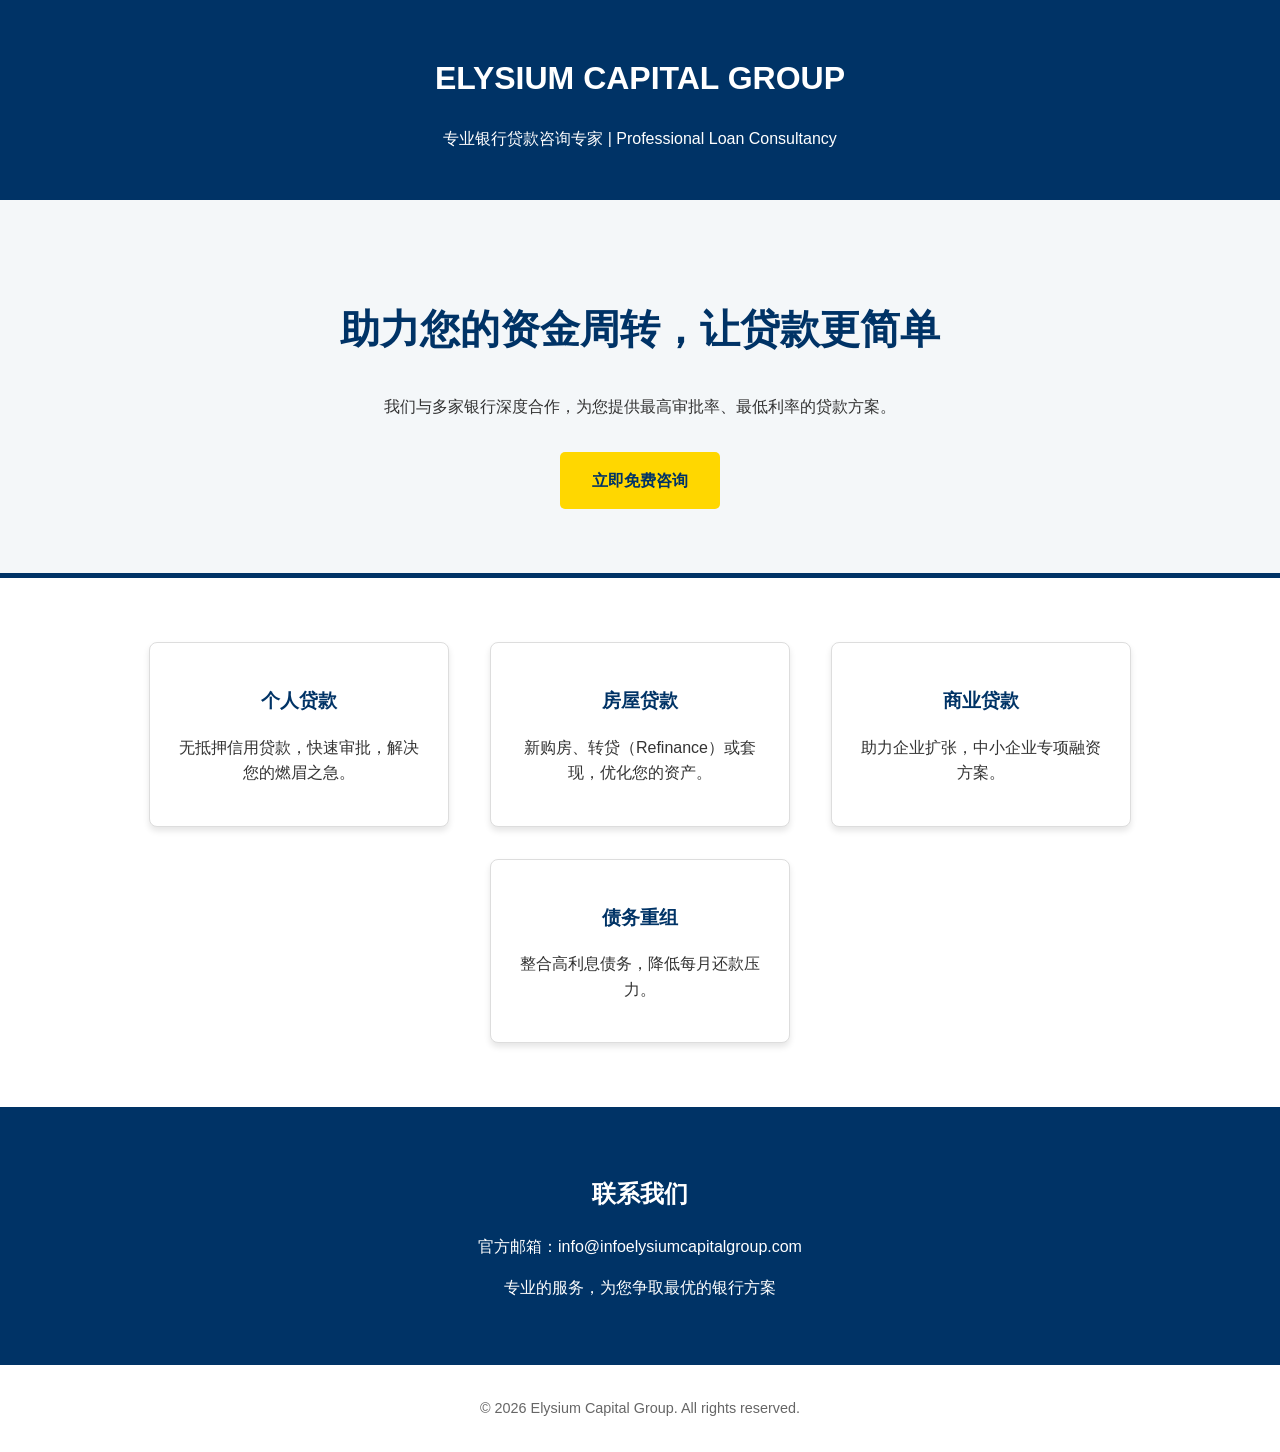
==== index.html @ 60540db9 "Create index.html" ====
<!DOCTYPE html>
<html lang="zh-CN">
<head>
    <meta charset="UTF-8">
    <meta name="viewport" content="width=device-width, initial-scale=1.0">
    <title>Elysium Capital Group | 专业银行贷款咨询服务</title>
    <style>
        body { font-family: 'Segoe UI', Tahoma, Geneva, Verdana, sans-serif; margin: 0; line-height: 1.6; color: #333; }
        header { background: #003366; color: white; padding: 2rem 10%; text-align: center; }
        .hero { background: #f4f7f9; padding: 4rem 10%; text-align: center; border-bottom: 5px solid #003366; }
        .hero h1 { font-size: 2.5rem; color: #003366; }
        .services { display: flex; justify-content: space-around; flex-wrap: wrap; padding: 3rem 10%; }
        .card { background: white; border: 1px solid #ddd; border-radius: 8px; padding: 1.5rem; margin: 1rem; width: 250px; box-shadow: 0 4px 6px rgba(0,0,0,0.1); text-align: center; }
        .card h3 { color: #003366; }
        .contact { background: #003366; color: white; padding: 3rem 10%; text-align: center; }
        .btn { background: #ffd700; color: #003366; padding: 1rem 2rem; text-decoration: none; font-weight: bold; border-radius: 5px; display: inline-block; margin-top: 1rem; }
        footer { text-align: center; padding: 2rem; font-size: 0.9rem; color: #666; }
    </style>
</head>
<body>
    <header>
        <h1>ELYSIUM CAPITAL GROUP</h1>
        <p>专业银行贷款咨询专家 | Professional Loan Consultancy</p>
    </header>

    <section class="hero">
        <h1>助力您的资金周转，让贷款更简单</h1>
        <p>我们与多家银行深度合作，为您提供最高审批率、最低利率的贷款方案。</p>
        <a href="mailto:info@infoelysiumcapitalgroup.com" class="btn">立即免费咨询</a>
    </section>

    <section class="services">
        <div class="card">
            <h3>个人贷款</h3>
            <p>无抵押信用贷款，快速审批，解决您的燃眉之急。</p>
        </div>
        <div class="card">
            <h3>房屋贷款</h3>
            <p>新购房、转贷（Refinance）或套现，优化您的资产。</p>
        </div>
        <div class="card">
            <h3>商业贷款</h3>
            <p>助力企业扩张，中小企业专项融资方案。</p>
        </div>
        <div class="card">
            <h3>债务重组</h3>
            <p>整合高利息债务，降低每月还款压力。</p>
        </div>
    </section>

    <section class="contact">
        <h2>联系我们</h2>
        <p>官方邮箱：info@infoelysiumcapitalgroup.com</p>
        <p>专业的服务，为您争取最优的银行方案</p>
    </section>

    <footer>
        &copy; 2026 Elysium Capital Group. All rights reserved.
    </footer>
</body>
</html>
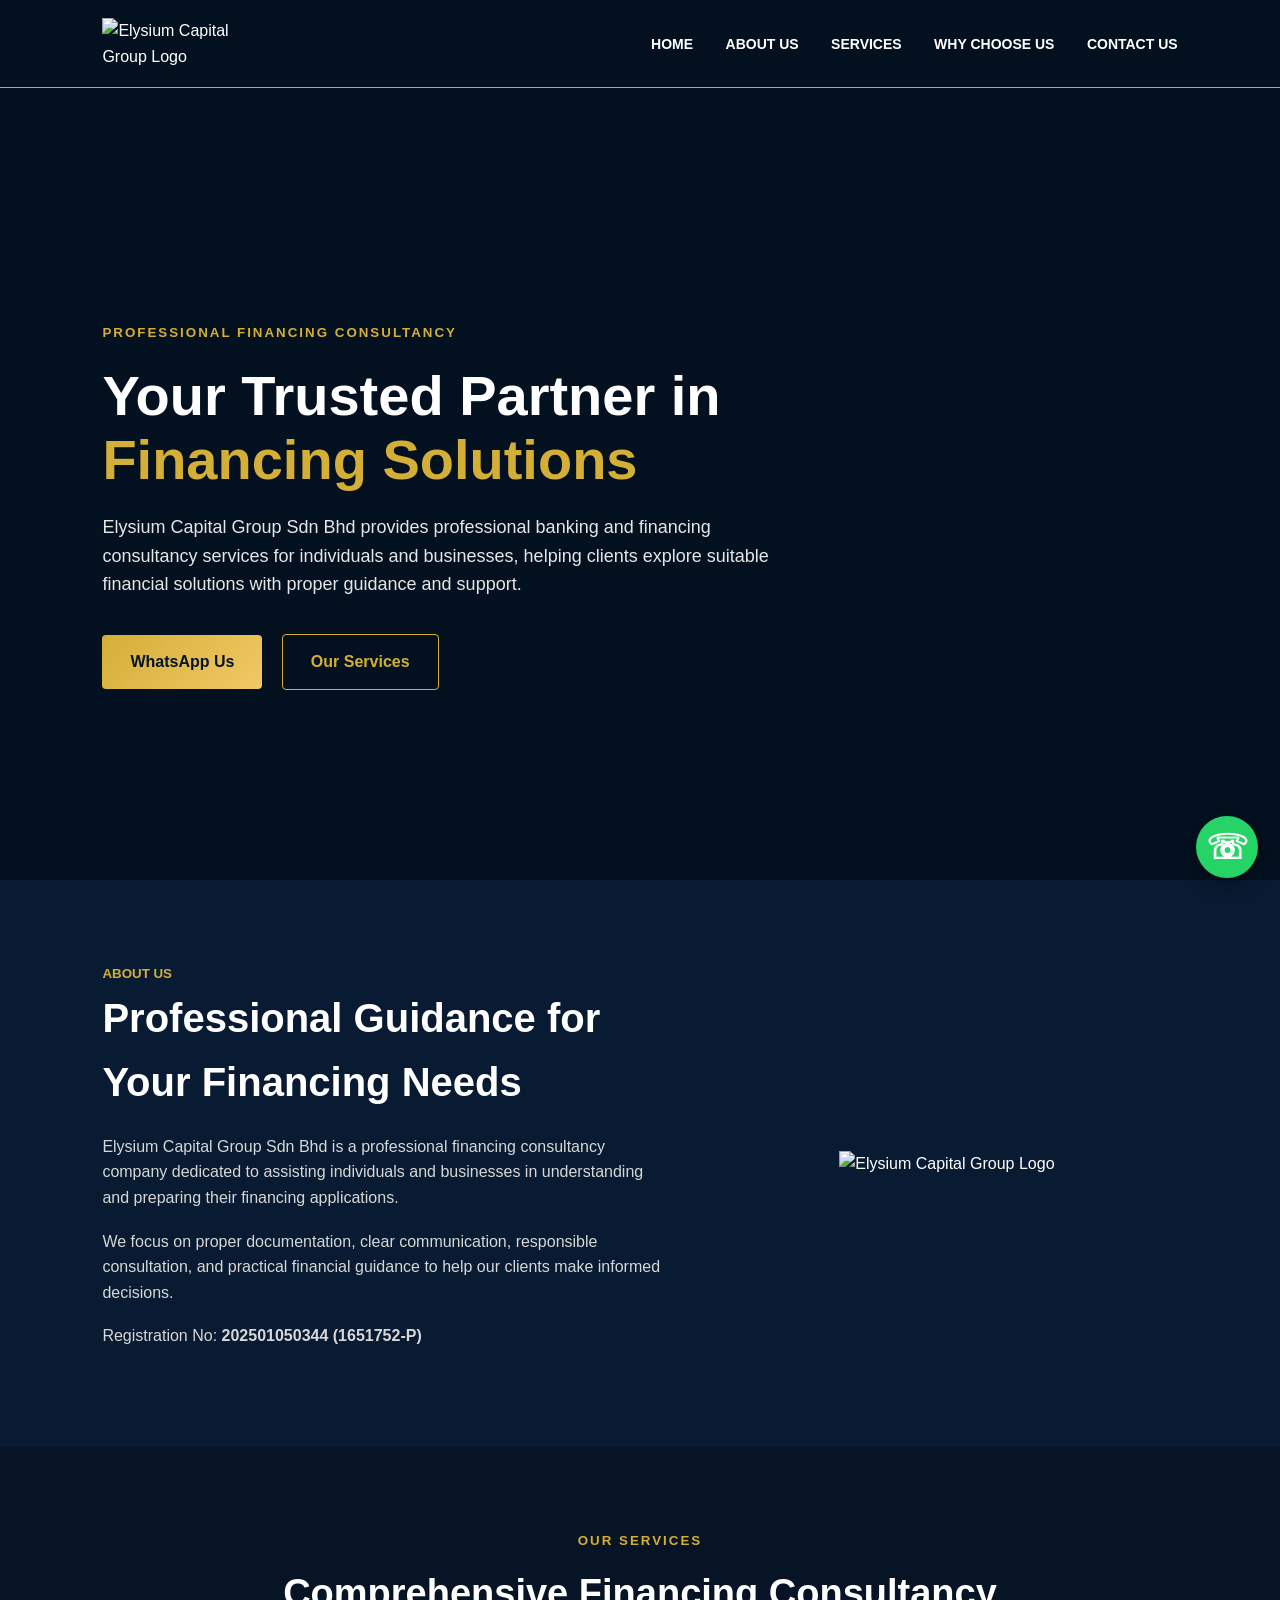
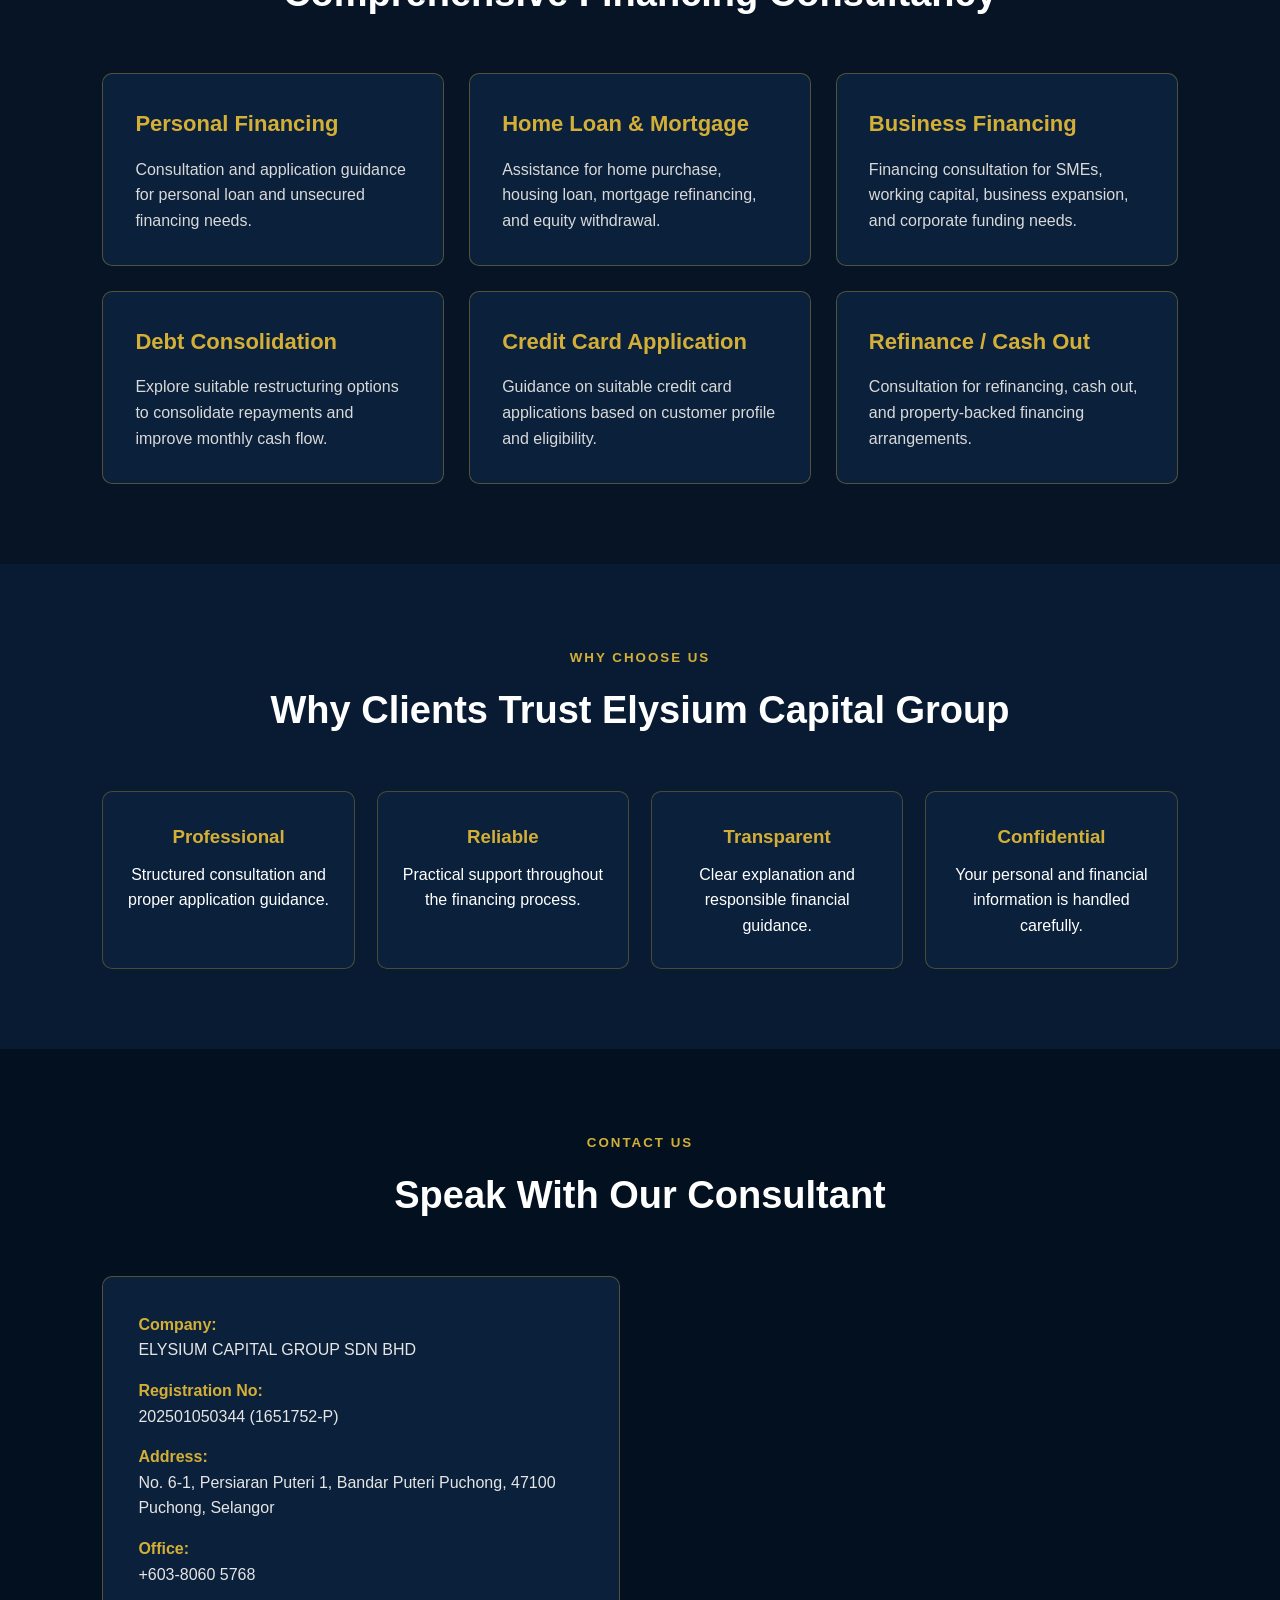
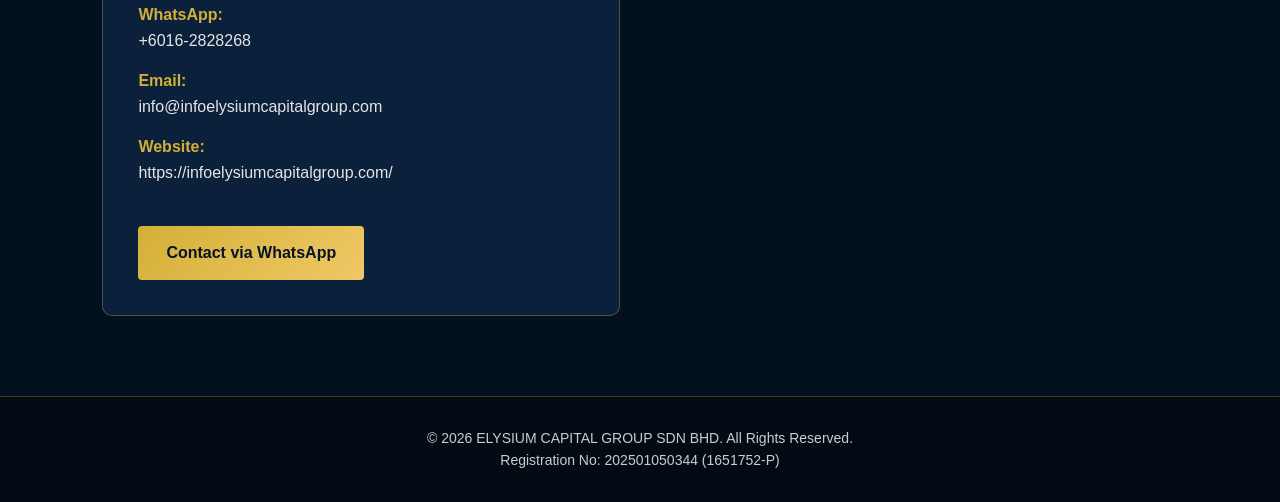
==== commit b9ef4fe6: "Update index.html" ====
--- a/index.html
+++ b/index.html
@@ -1,61 +1,478 @@
 <!DOCTYPE html>
-<html lang="zh-CN">
+<html lang="en">
 <head>
-    <meta charset="UTF-8">
-    <meta name="viewport" content="width=device-width, initial-scale=1.0">
-    <title>Elysium Capital Group | 专业银行贷款咨询服务</title>
-    <style>
-        body { font-family: 'Segoe UI', Tahoma, Geneva, Verdana, sans-serif; margin: 0; line-height: 1.6; color: #333; }
-        header { background: #003366; color: white; padding: 2rem 10%; text-align: center; }
-        .hero { background: #f4f7f9; padding: 4rem 10%; text-align: center; border-bottom: 5px solid #003366; }
-        .hero h1 { font-size: 2.5rem; color: #003366; }
-        .services { display: flex; justify-content: space-around; flex-wrap: wrap; padding: 3rem 10%; }
-        .card { background: white; border: 1px solid #ddd; border-radius: 8px; padding: 1.5rem; margin: 1rem; width: 250px; box-shadow: 0 4px 6px rgba(0,0,0,0.1); text-align: center; }
-        .card h3 { color: #003366; }
-        .contact { background: #003366; color: white; padding: 3rem 10%; text-align: center; }
-        .btn { background: #ffd700; color: #003366; padding: 1rem 2rem; text-decoration: none; font-weight: bold; border-radius: 5px; display: inline-block; margin-top: 1rem; }
-        footer { text-align: center; padding: 2rem; font-size: 0.9rem; color: #666; }
-    </style>
+<meta charset="UTF-8">
+<meta name="viewport" content="width=device-width, initial-scale=1.0">
+<title>Elysium Capital Group Sdn Bhd | Professional Financing Consultancy</title>
+
+<style>
+* {
+    margin: 0;
+    padding: 0;
+    box-sizing: border-box;
+}
+
+body {
+    font-family: "Segoe UI", Arial, sans-serif;
+    background: #061426;
+    color: #ffffff;
+    line-height: 1.6;
+}
+
+a {
+    text-decoration: none;
+    color: inherit;
+}
+
+header {
+    background: #03101f;
+    padding: 18px 8%;
+    display: flex;
+    justify-content: space-between;
+    align-items: center;
+    border-bottom: 1px solid #c9a24d;
+    position: sticky;
+    top: 0;
+    z-index: 1000;
+}
+
+.logo-area {
+    display: flex;
+    align-items: center;
+    gap: 15px;
+}
+
+.logo-area img {
+    width: 150px;
+    max-height: 70px;
+    object-fit: contain;
+}
+
+nav a {
+    margin-left: 28px;
+    font-weight: 600;
+    font-size: 14px;
+    color: #ffffff;
+}
+
+nav a:hover {
+    color: #d4af37;
+}
+
+.hero {
+    min-height: 88vh;
+    background:
+        linear-gradient(rgba(3,16,31,0.85), rgba(3,16,31,0.92)),
+        url("https://images.unsplash.com/photo-1500530855697-b586d89ba3ee?auto=format&fit=crop&w=1600&q=80");
+    background-size: cover;
+    background-position: center;
+    padding: 100px 8% 60px;
+    display: flex;
+    align-items: center;
+}
+
+.hero-content {
+    max-width: 780px;
+}
+
+.hero small {
+    color: #d4af37;
+    font-weight: bold;
+    letter-spacing: 2px;
+}
+
+.hero h1 {
+    font-size: 56px;
+    line-height: 1.15;
+    margin: 20px 0;
+}
+
+.hero h1 span {
+    color: #d4af37;
+}
+
+.hero p {
+    font-size: 18px;
+    color: #e6e6e6;
+    max-width: 680px;
+}
+
+.btn-group {
+    margin-top: 35px;
+}
+
+.btn {
+    display: inline-block;
+    padding: 14px 28px;
+    border-radius: 4px;
+    margin-right: 15px;
+    font-weight: bold;
+}
+
+.btn-gold {
+    background: linear-gradient(135deg, #d4af37, #f0c866);
+    color: #061426;
+}
+
+.btn-outline {
+    border: 1px solid #d4af37;
+    color: #d4af37;
+}
+
+.section {
+    padding: 80px 8%;
+}
+
+.section-title {
+    text-align: center;
+    margin-bottom: 50px;
+}
+
+.section-title small {
+    color: #d4af37;
+    font-weight: bold;
+    letter-spacing: 2px;
+}
+
+.section-title h2 {
+    font-size: 38px;
+    margin-top: 10px;
+}
+
+.about {
+    background: #081b32;
+    display: grid;
+    grid-template-columns: 1.1fr 0.9fr;
+    gap: 50px;
+    align-items: center;
+}
+
+.about h2 {
+    font-size: 40px;
+    margin-bottom: 20px;
+}
+
+.about p {
+    color: #d7d7d7;
+    margin-bottom: 18px;
+}
+
+.about-logo {
+    text-align: center;
+}
+
+.about-logo img {
+    max-width: 380px;
+    width: 100%;
+}
+
+.services-grid {
+    display: grid;
+    grid-template-columns: repeat(3, 1fr);
+    gap: 25px;
+}
+
+.card {
+    background: #0b203a;
+    border: 1px solid rgba(212,175,55,0.35);
+    padding: 32px;
+    border-radius: 10px;
+    transition: 0.3s;
+}
+
+.card:hover {
+    transform: translateY(-6px);
+    border-color: #d4af37;
+}
+
+.card h3 {
+    color: #d4af37;
+    margin-bottom: 15px;
+    font-size: 22px;
+}
+
+.card p {
+    color: #d9d9d9;
+}
+
+.why {
+    background: #081b32;
+}
+
+.why-grid {
+    display: grid;
+    grid-template-columns: repeat(4, 1fr);
+    gap: 22px;
+}
+
+.why-box {
+    text-align: center;
+    background: #0b203a;
+    padding: 30px 20px;
+    border-radius: 10px;
+    border: 1px solid rgba(212,175,55,0.3);
+}
+
+.why-box h3 {
+    color: #d4af37;
+    margin-bottom: 10px;
+}
+
+.contact {
+    background: #03101f;
+}
+
+.contact-wrapper {
+    display: grid;
+    grid-template-columns: 1fr 1fr;
+    gap: 40px;
+    align-items: stretch;
+}
+
+.contact-info {
+    background: #0b203a;
+    padding: 35px;
+    border-radius: 10px;
+    border: 1px solid rgba(212,175,55,0.35);
+}
+
+.contact-info p {
+    margin-bottom: 15px;
+    color: #e5e5e5;
+}
+
+.contact-info strong {
+    color: #d4af37;
+}
+
+.map iframe {
+    width: 100%;
+    height: 100%;
+    min-height: 360px;
+    border: 0;
+    border-radius: 10px;
+}
+
+footer {
+    background: #020a13;
+    text-align: center;
+    padding: 30px 8%;
+    color: #cccccc;
+    font-size: 14px;
+    border-top: 1px solid rgba(212,175,55,0.3);
+}
+
+.whatsapp-float {
+    position: fixed;
+    right: 22px;
+    bottom: 22px;
+    background: #25D366;
+    color: white;
+    width: 62px;
+    height: 62px;
+    border-radius: 50%;
+    display: flex;
+    justify-content: center;
+    align-items: center;
+    font-size: 34px;
+    font-weight: bold;
+    z-index: 9999;
+    box-shadow: 0 5px 20px rgba(0,0,0,0.35);
+}
+
+@media (max-width: 900px) {
+    header {
+        flex-direction: column;
+        gap: 15px;
+    }
+
+    nav a {
+        margin: 0 8px;
+        font-size: 13px;
+    }
+
+    .hero h1 {
+        font-size: 38px;
+    }
+
+    .about,
+    .contact-wrapper {
+        grid-template-columns: 1fr;
+    }
+
+    .services-grid,
+    .why-grid {
+        grid-template-columns: 1fr;
+    }
+}
+</style>
 </head>
+
 <body>
-    <header>
-        <h1>ELYSIUM CAPITAL GROUP</h1>
-        <p>专业银行贷款咨询专家 | Professional Loan Consultancy</p>
-    </header>
-
-    <section class="hero">
-        <h1>助力您的资金周转，让贷款更简单</h1>
-        <p>我们与多家银行深度合作，为您提供最高审批率、最低利率的贷款方案。</p>
-        <a href="mailto:info@infoelysiumcapitalgroup.com" class="btn">立即免费咨询</a>
-    </section>
-
-    <section class="services">
-        <div class="card">
-            <h3>个人贷款</h3>
-            <p>无抵押信用贷款，快速审批，解决您的燃眉之急。</p>
-        </div>
-        <div class="card">
-            <h3>房屋贷款</h3>
-            <p>新购房、转贷（Refinance）或套现，优化您的资产。</p>
-        </div>
-        <div class="card">
-            <h3>商业贷款</h3>
-            <p>助力企业扩张，中小企业专项融资方案。</p>
-        </div>
-        <div class="card">
-            <h3>债务重组</h3>
-            <p>整合高利息债务，降低每月还款压力。</p>
-        </div>
-    </section>
-
-    <section class="contact">
-        <h2>联系我们</h2>
-        <p>官方邮箱：info@infoelysiumcapitalgroup.com</p>
-        <p>专业的服务，为您争取最优的银行方案</p>
-    </section>
-
-    <footer>
-        &copy; 2026 Elysium Capital Group. All rights reserved.
-    </footer>
+
+<header>
+    <div class="logo-area">
+        <img src="logo.png" alt="Elysium Capital Group Logo">
+    </div>
+
+    <nav>
+        <a href="#home">HOME</a>
+        <a href="#about">ABOUT US</a>
+        <a href="#services">SERVICES</a>
+        <a href="#why">WHY CHOOSE US</a>
+        <a href="#contact">CONTACT US</a>
+    </nav>
+</header>
+
+<section class="hero" id="home">
+    <div class="hero-content">
+        <small>PROFESSIONAL FINANCING CONSULTANCY</small>
+
+        <h1>Your Trusted Partner in <span>Financing Solutions</span></h1>
+
+        <p>
+            Elysium Capital Group Sdn Bhd provides professional banking and financing consultancy
+            services for individuals and businesses, helping clients explore suitable financial
+            solutions with proper guidance and support.
+        </p>
+
+        <div class="btn-group">
+            <a class="btn btn-gold" href="https://wa.me/60162828268" target="_blank">WhatsApp Us</a>
+            <a class="btn btn-outline" href="#services">Our Services</a>
+        </div>
+    </div>
+</section>
+
+<section class="section about" id="about">
+    <div>
+        <small style="color:#d4af37;font-weight:bold;">ABOUT US</small>
+        <h2>Professional Guidance for Your Financing Needs</h2>
+
+        <p>
+            Elysium Capital Group Sdn Bhd is a professional financing consultancy company
+            dedicated to assisting individuals and businesses in understanding and preparing
+            their financing applications.
+        </p>
+
+        <p>
+            We focus on proper documentation, clear communication, responsible consultation,
+            and practical financial guidance to help our clients make informed decisions.
+        </p>
+
+        <p>
+            Registration No: <strong>202501050344 (1651752-P)</strong>
+        </p>
+    </div>
+
+    <div class="about-logo">
+        <img src="logo.png" alt="Elysium Capital Group Logo">
+    </div>
+</section>
+
+<section class="section" id="services">
+    <div class="section-title">
+        <small>OUR SERVICES</small>
+        <h2>Comprehensive Financing Consultancy</h2>
+    </div>
+
+    <div class="services-grid">
+        <div class="card">
+            <h3>Personal Financing</h3>
+            <p>Consultation and application guidance for personal loan and unsecured financing needs.</p>
+        </div>
+
+        <div class="card">
+            <h3>Home Loan & Mortgage</h3>
+            <p>Assistance for home purchase, housing loan, mortgage refinancing, and equity withdrawal.</p>
+        </div>
+
+        <div class="card">
+            <h3>Business Financing</h3>
+            <p>Financing consultation for SMEs, working capital, business expansion, and corporate funding needs.</p>
+        </div>
+
+        <div class="card">
+            <h3>Debt Consolidation</h3>
+            <p>Explore suitable restructuring options to consolidate repayments and improve monthly cash flow.</p>
+        </div>
+
+        <div class="card">
+            <h3>Credit Card Application</h3>
+            <p>Guidance on suitable credit card applications based on customer profile and eligibility.</p>
+        </div>
+
+        <div class="card">
+            <h3>Refinance / Cash Out</h3>
+            <p>Consultation for refinancing, cash out, and property-backed financing arrangements.</p>
+        </div>
+    </div>
+</section>
+
+<section class="section why" id="why">
+    <div class="section-title">
+        <small>WHY CHOOSE US</small>
+        <h2>Why Clients Trust Elysium Capital Group</h2>
+    </div>
+
+    <div class="why-grid">
+        <div class="why-box">
+            <h3>Professional</h3>
+            <p>Structured consultation and proper application guidance.</p>
+        </div>
+
+        <div class="why-box">
+            <h3>Reliable</h3>
+            <p>Practical support throughout the financing process.</p>
+        </div>
+
+        <div class="why-box">
+            <h3>Transparent</h3>
+            <p>Clear explanation and responsible financial guidance.</p>
+        </div>
+
+        <div class="why-box">
+            <h3>Confidential</h3>
+            <p>Your personal and financial information is handled carefully.</p>
+        </div>
+    </div>
+</section>
+
+<section class="section contact" id="contact">
+    <div class="section-title">
+        <small>CONTACT US</small>
+        <h2>Speak With Our Consultant</h2>
+    </div>
+
+    <div class="contact-wrapper">
+        <div class="contact-info">
+            <p><strong>Company:</strong><br>ELYSIUM CAPITAL GROUP SDN BHD</p>
+            <p><strong>Registration No:</strong><br>202501050344 (1651752-P)</p>
+            <p><strong>Address:</strong><br>No. 6-1, Persiaran Puteri 1, Bandar Puteri Puchong, 47100 Puchong, Selangor</p>
+            <p><strong>Office:</strong><br>+603-8060 5768</p>
+            <p><strong>WhatsApp:</strong><br>+6016-2828268</p>
+            <p><strong>Email:</strong><br>info@infoelysiumcapitalgroup.com</p>
+            <p><strong>Website:</strong><br>https://infoelysiumcapitalgroup.com/</p>
+
+            <br>
+            <a class="btn btn-gold" href="https://wa.me/60162828268" target="_blank">Contact via WhatsApp</a>
+        </div>
+
+        <div class="map">
+            <iframe 
+                src="https://www.google.com/maps?q=No.%206-1%2C%20Persiaran%20Puteri%201%2C%20Bandar%20Puteri%20Puchong%2047100%20Puchong%20Selangor&output=embed"
+                allowfullscreen=""
+                loading="lazy">
+            </iframe>
+        </div>
+    </div>
+</section>
+
+<footer>
+    <p>&copy; 2026 ELYSIUM CAPITAL GROUP SDN BHD. All Rights Reserved.</p>
+    <p>Registration No: 202501050344 (1651752-P)</p>
+</footer>
+
+<a class="whatsapp-float" href="https://wa.me/60162828268" target="_blank">☏</a>
+
 </body>
 </html>
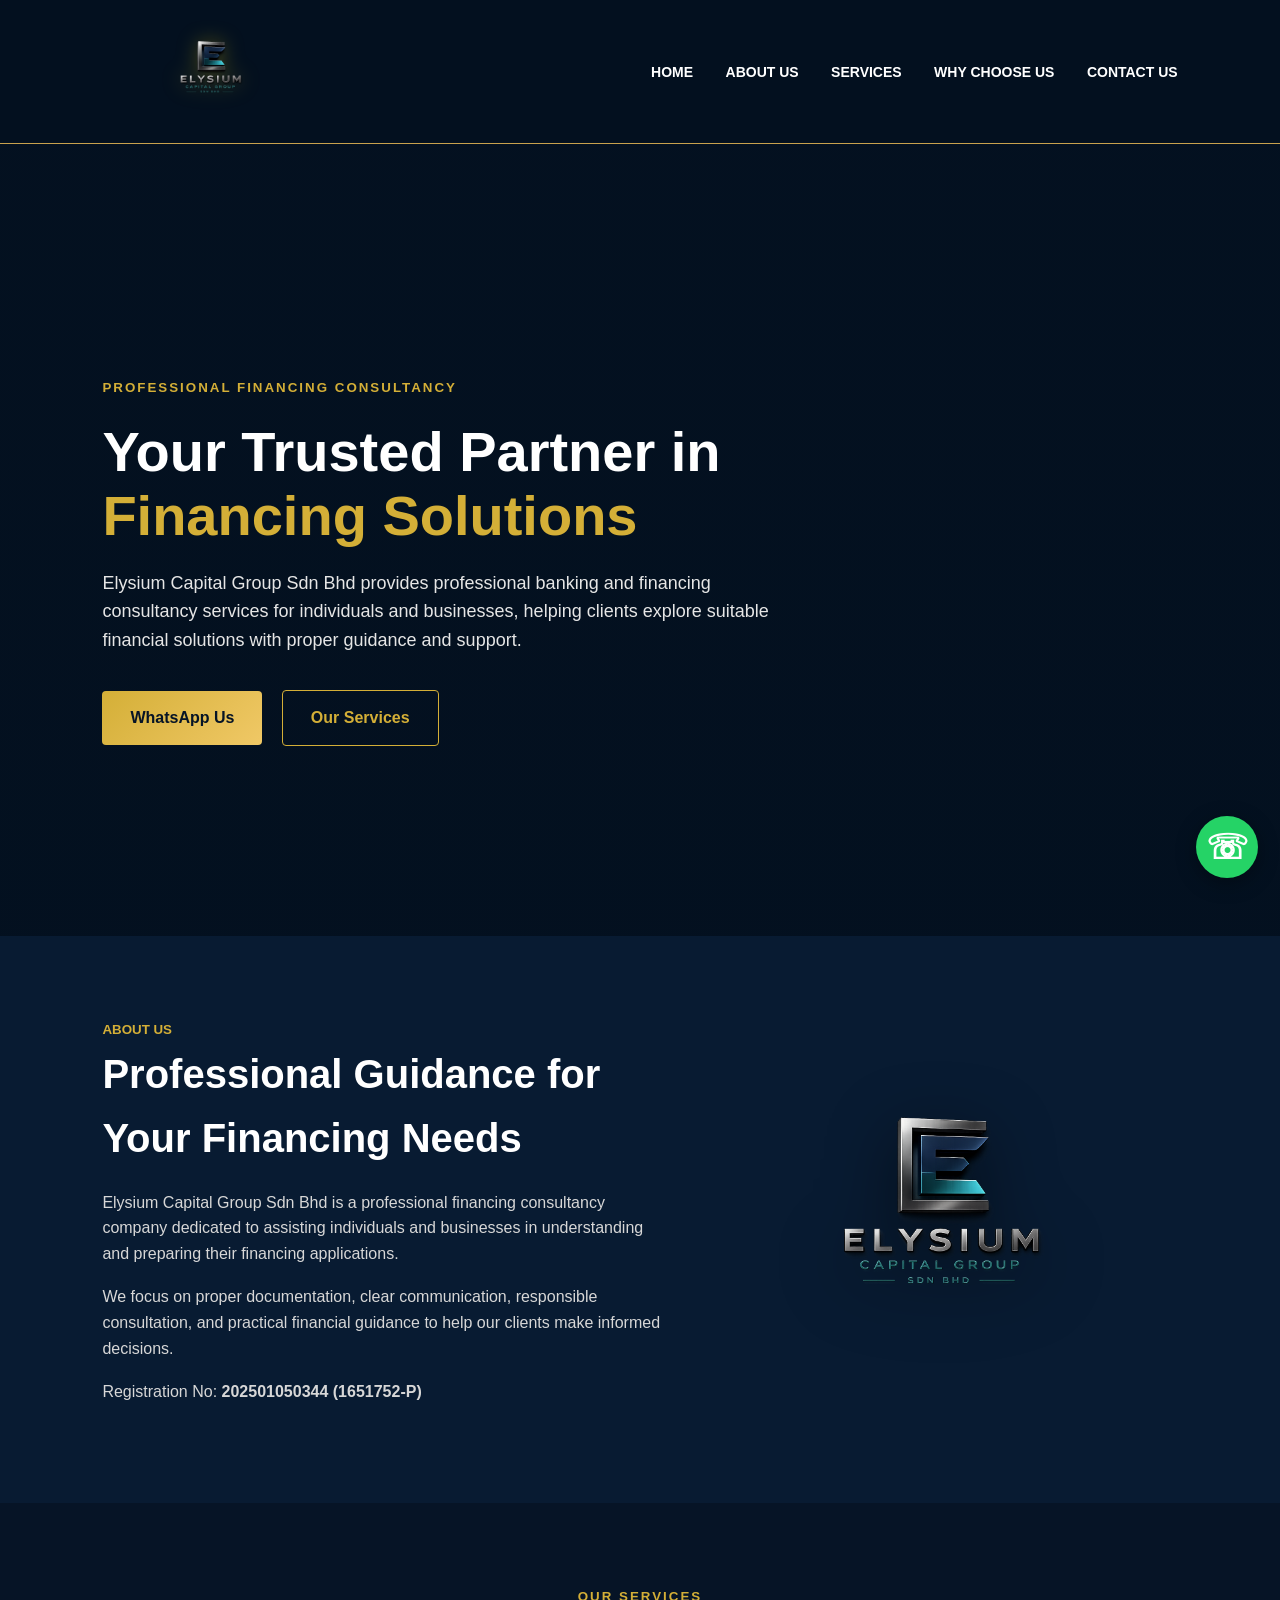
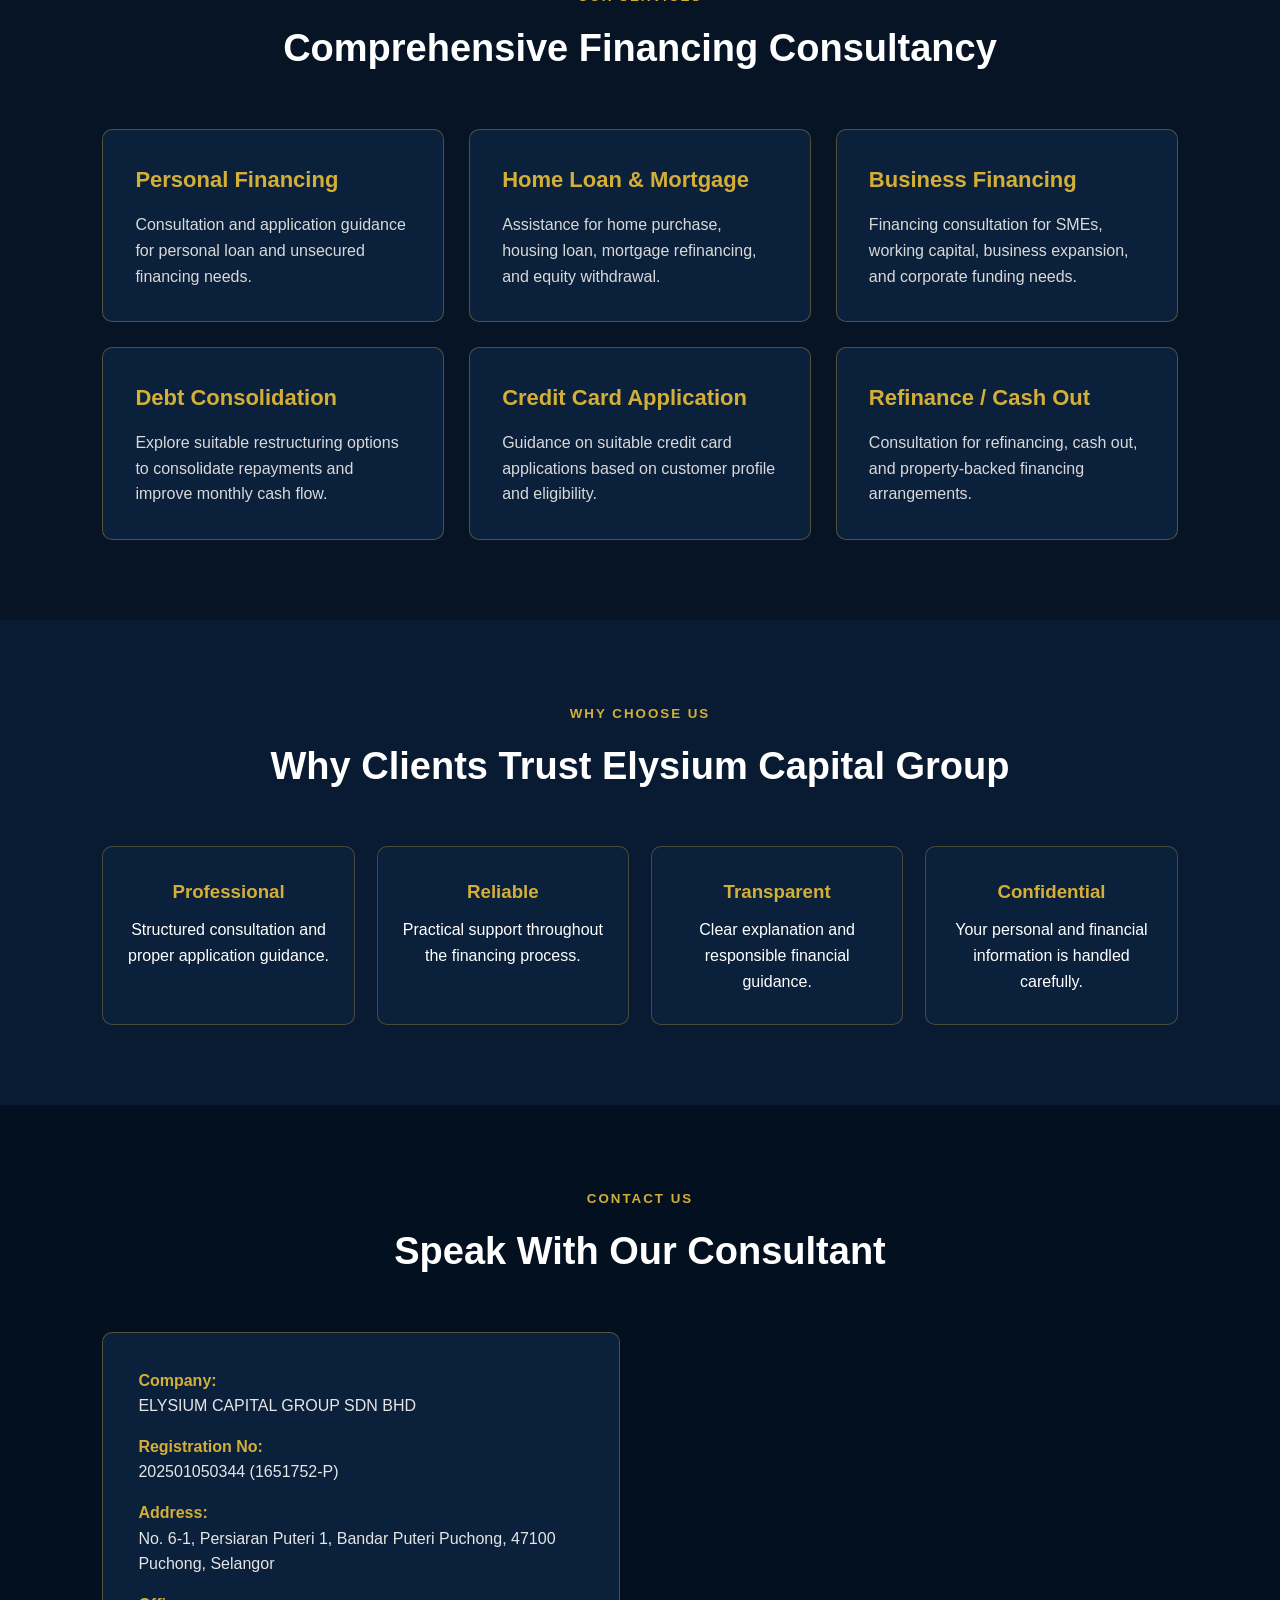
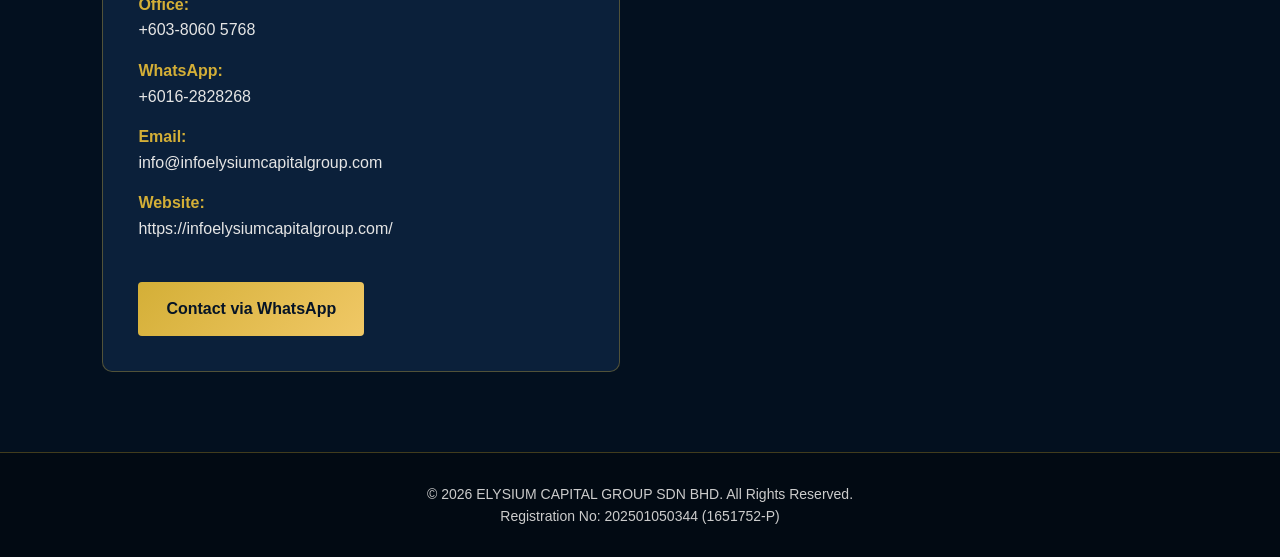
==== commit bf24e3a4: "Update index.html" ====
--- a/index.html
+++ b/index.html
@@ -26,7 +26,7 @@
 
 header {
     background: #03101f;
-    padding: 18px 8%;
+    padding: 24px 8%;
     display: flex;
     justify-content: space-between;
     align-items: center;
@@ -43,9 +43,10 @@
 }
 
 .logo-area img {
-    width: 150px;
-    max-height: 70px;
+    width: 220px;
+    max-height: 95px;
     object-fit: contain;
+    filter: drop-shadow(0 0 10px rgba(255,215,0,0.25));
 }
 
 nav a {
@@ -107,6 +108,12 @@
     border-radius: 4px;
     margin-right: 15px;
     font-weight: bold;
+    transition: all 0.3s ease;
+}
+
+.btn:hover {
+    transform: translateY(-3px);
+    box-shadow: 0 10px 25px rgba(0,0,0,0.25);
 }
 
 .btn-gold {
@@ -162,8 +169,9 @@
 }
 
 .about-logo img {
-    max-width: 380px;
+    max-width: 500px;
     width: 100%;
+    filter: drop-shadow(0 18px 35px rgba(0,0,0,0.45));
 }
 
 .services-grid {
@@ -284,6 +292,12 @@
     header {
         flex-direction: column;
         gap: 15px;
+        padding: 18px 6%;
+    }
+
+    .logo-area img {
+        width: 180px;
+        max-height: 80px;
     }
 
     nav a {
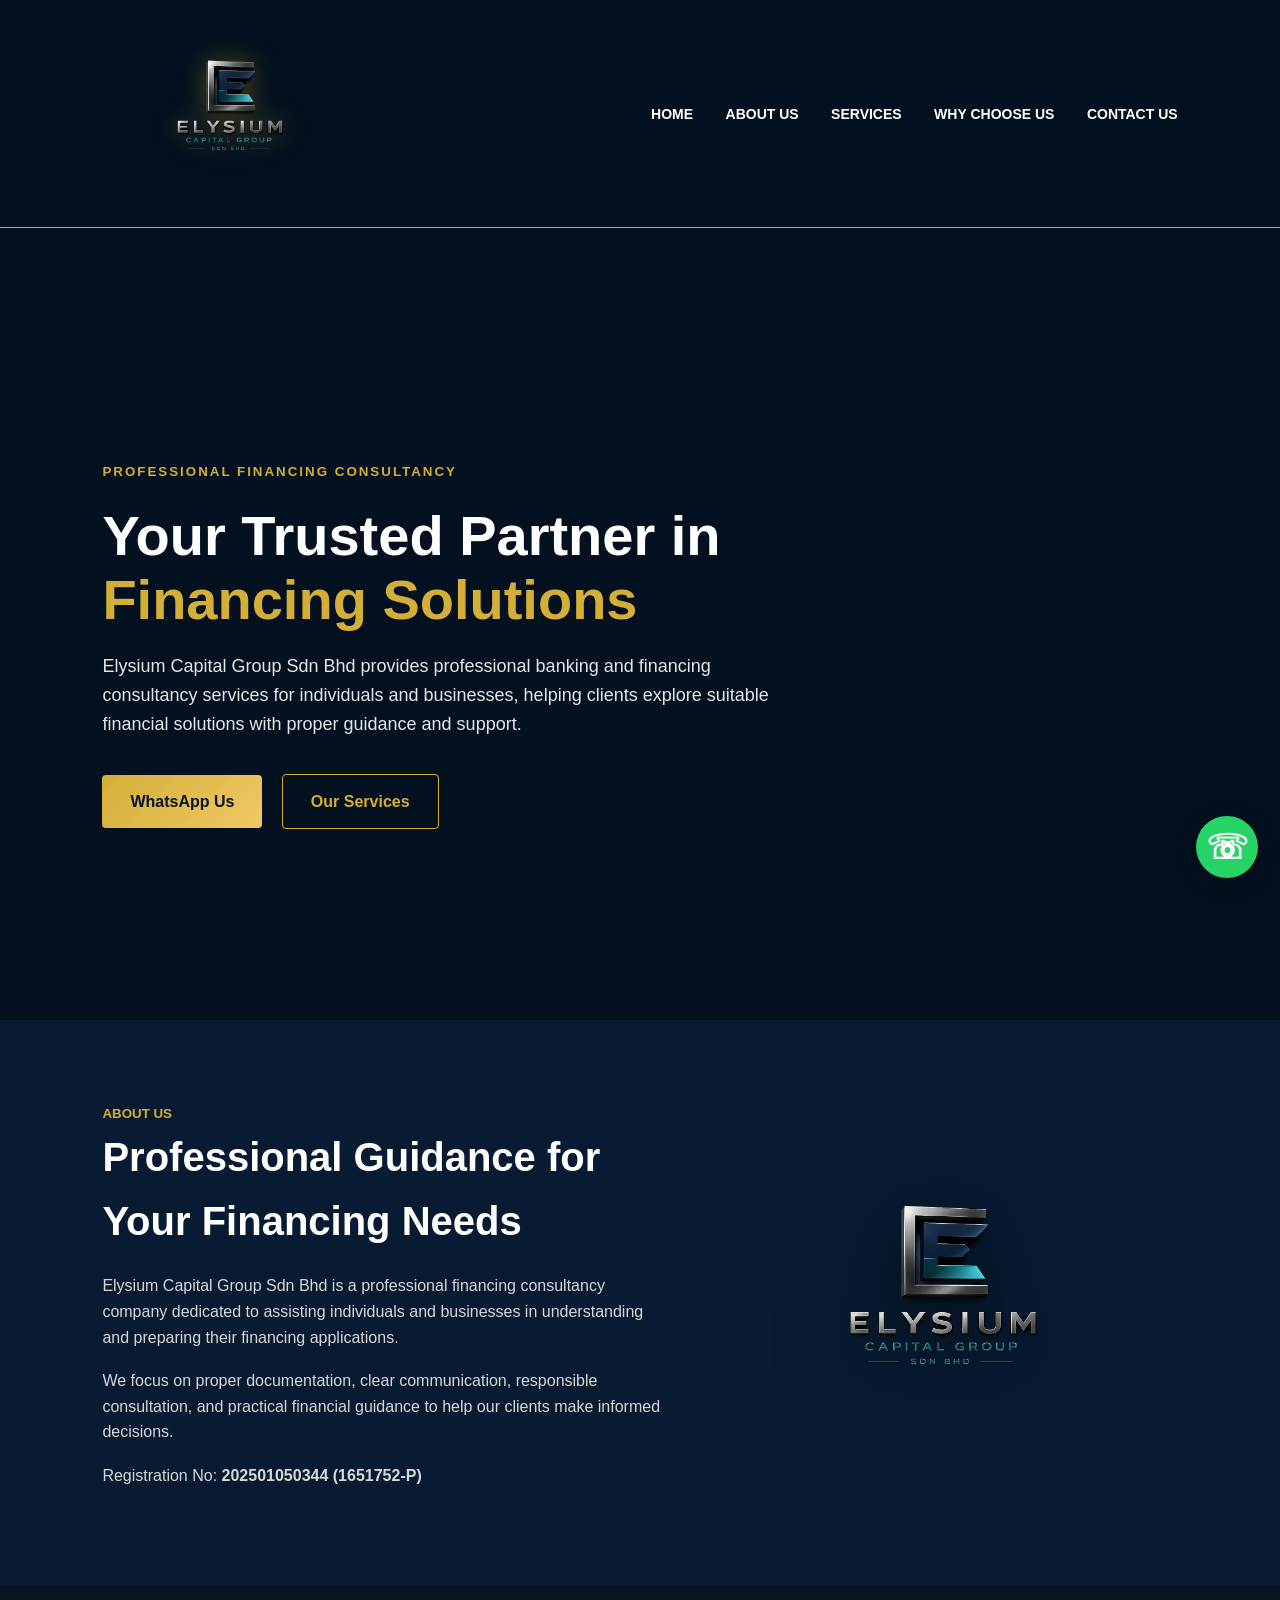
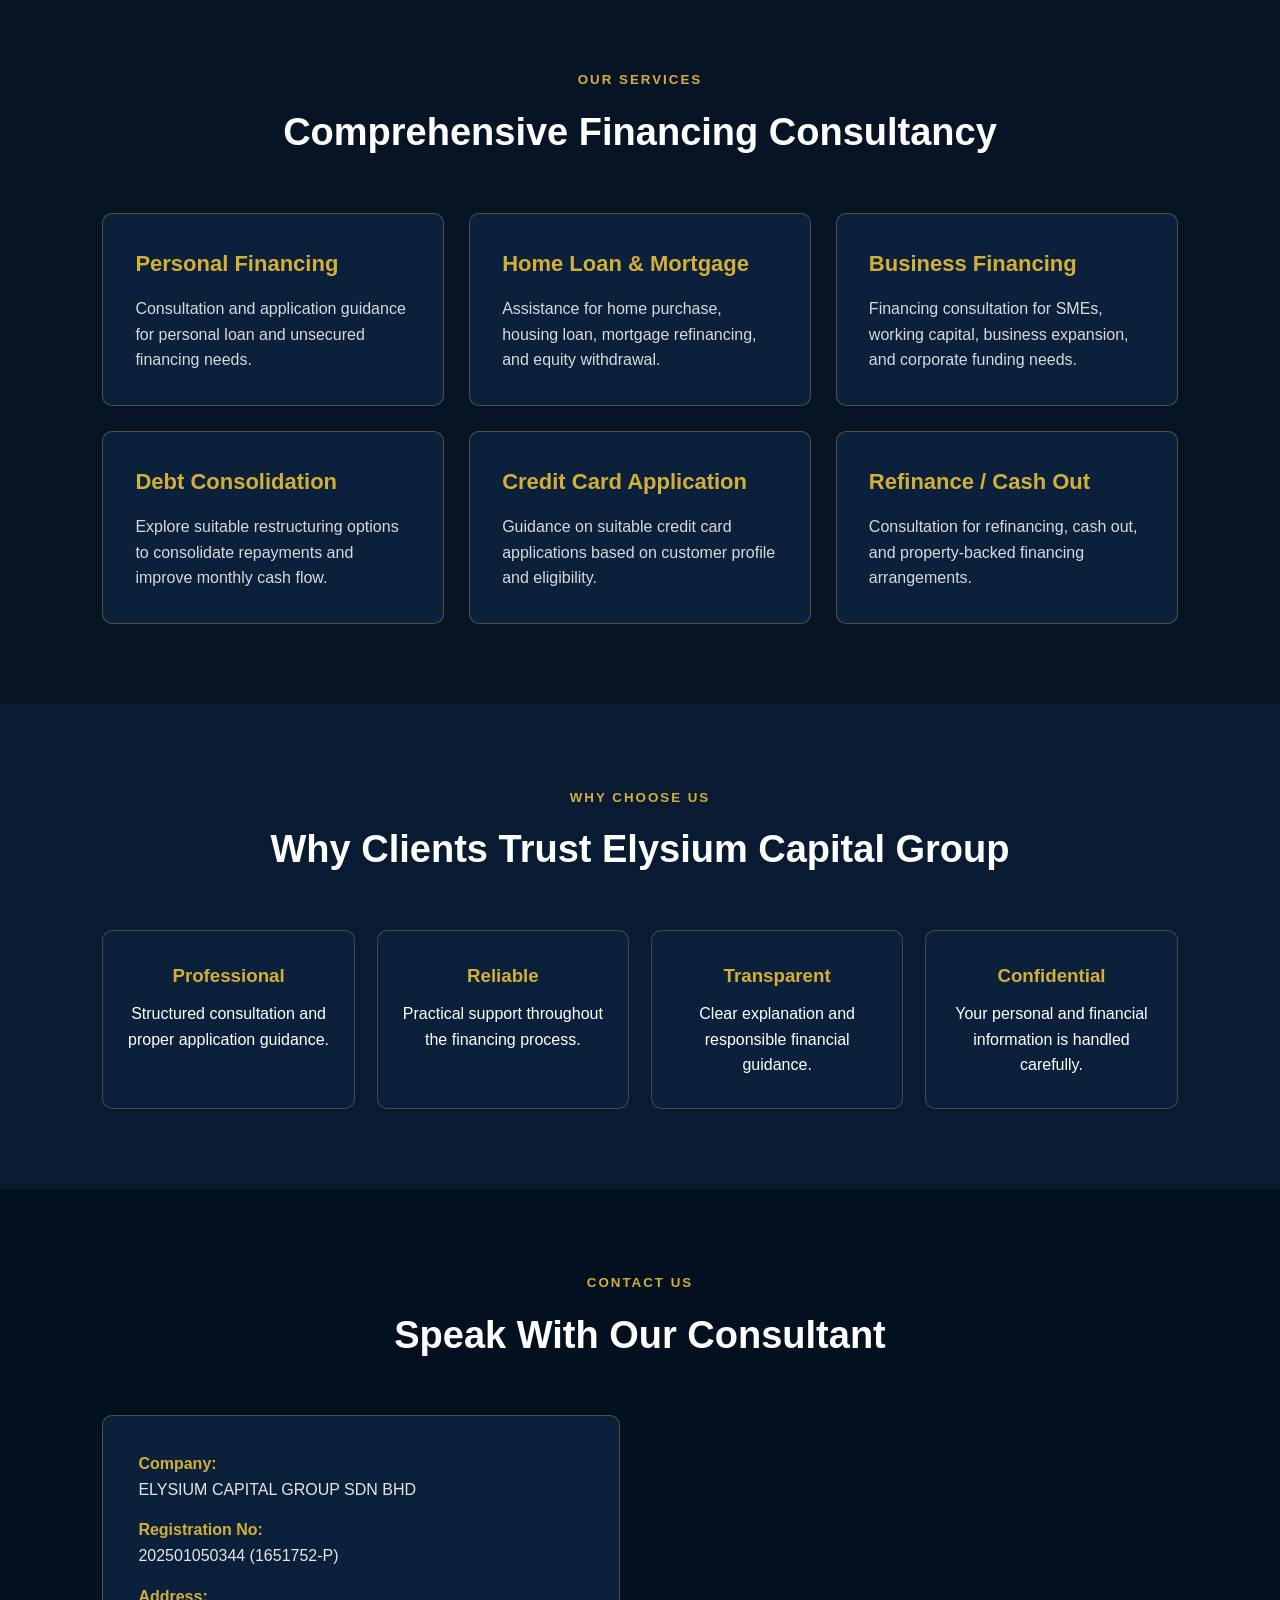
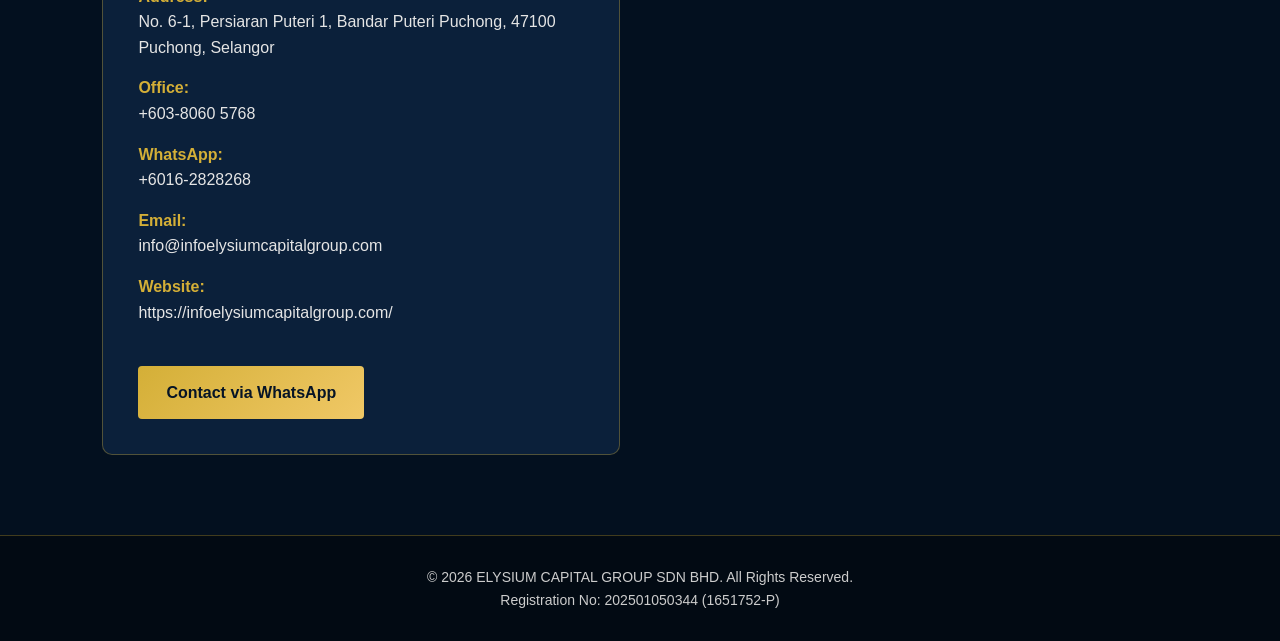
==== commit 50e3e0dd: "Add files via upload" ====
--- a/index.html
+++ b/index.html
@@ -43,10 +43,11 @@
 }
 
 .logo-area img {
-    width: 220px;
-    max-height: 95px;
+    width: 260px;
+    max-height: none;
+    height: auto;
     object-fit: contain;
-    filter: drop-shadow(0 0 10px rgba(255,215,0,0.25));
+    filter: drop-shadow(0 0 12px rgba(255,215,0,0.28));
 }
 
 nav a {
@@ -108,12 +109,6 @@
     border-radius: 4px;
     margin-right: 15px;
     font-weight: bold;
-    transition: all 0.3s ease;
-}
-
-.btn:hover {
-    transform: translateY(-3px);
-    box-shadow: 0 10px 25px rgba(0,0,0,0.25);
 }
 
 .btn-gold {
@@ -169,9 +164,9 @@
 }
 
 .about-logo img {
-    max-width: 500px;
+    max-width: 560px;
     width: 100%;
-    filter: drop-shadow(0 18px 35px rgba(0,0,0,0.45));
+    filter: drop-shadow(0 18px 38px rgba(0,0,0,0.5));
 }
 
 .services-grid {
@@ -292,12 +287,6 @@
     header {
         flex-direction: column;
         gap: 15px;
-        padding: 18px 6%;
-    }
-
-    .logo-area img {
-        width: 180px;
-        max-height: 80px;
     }
 
     nav a {
@@ -489,4 +478,4 @@
 <a class="whatsapp-float" href="https://wa.me/60162828268" target="_blank">☏</a>
 
 </body>
-</html>
+</html>
